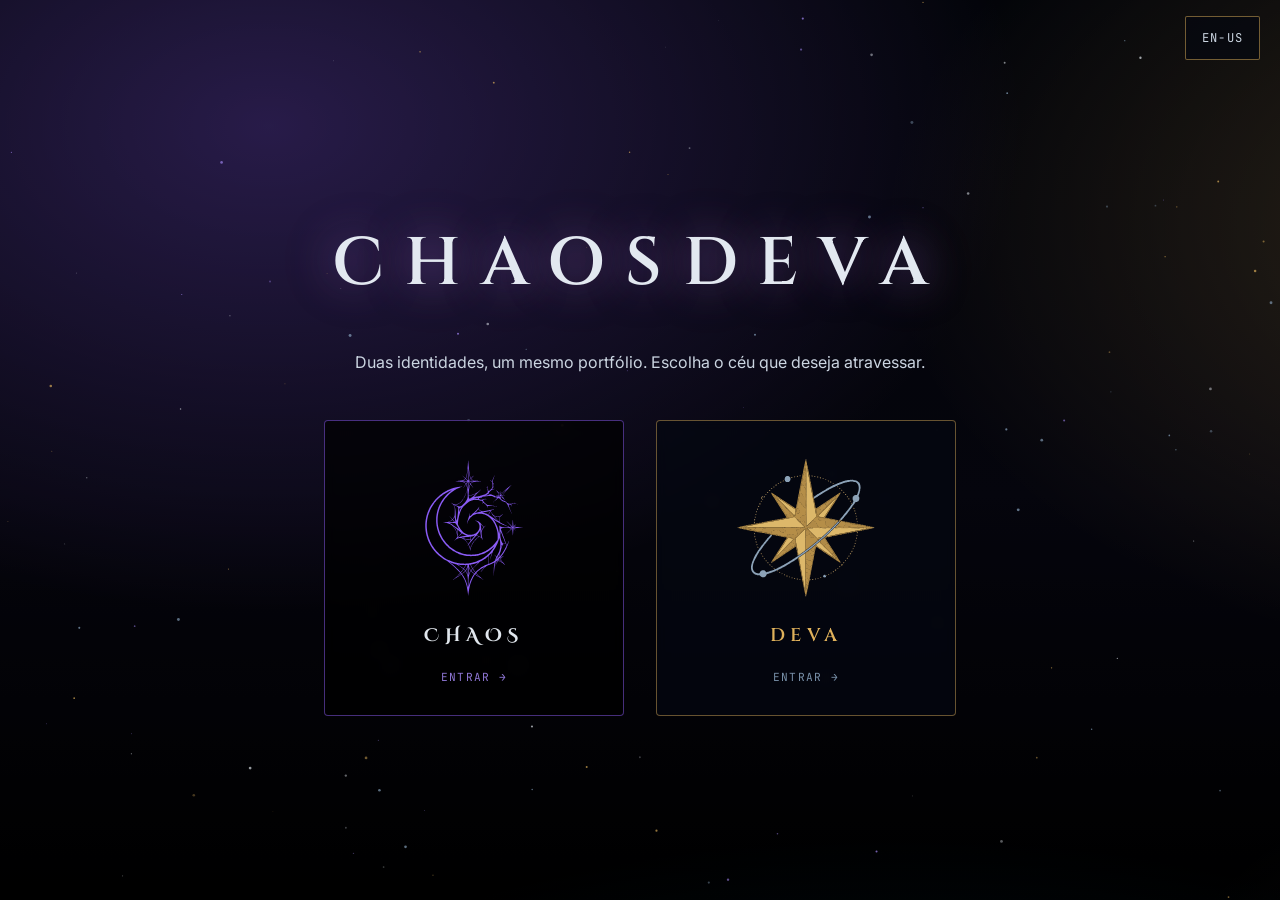
==== index.html @ 1d9eb244 "Commit v1.0" ====
<!doctype html>
<html lang="pt-BR">
<head>
<meta charset="utf-8">
<meta name="viewport" content="width=device-width, initial-scale=1, viewport-fit=cover">
<meta name="color-scheme" content="dark">
<meta name="theme-color" content="#050811">
<title>ChaosDeva</title>
<meta name="description" content="Portfólio de Vitor Araújo em duas identidades: CHAOS e DEVA. / Portfolio in two identities: CHAOS and DEVA.">
<meta property="og:title" content="ChaosDeva">
<meta property="og:description" content="Portfólio de Vitor Araújo · CHAOS & DEVA">
<link id="fav" rel="icon" type="image/svg+xml" href="assets/deva-sigilo.svg">
<link rel="preconnect" href="https://fonts.googleapis.com">
<link rel="preconnect" href="https://fonts.gstatic.com" crossorigin>
<link rel="stylesheet" href="https://fonts.googleapis.com/css2?family=Cinzel+Decorative:wght@400;700&family=Cinzel:wght@400;600;700&family=Inter:wght@400;500;600&family=JetBrains+Mono:wght@400;500&display=swap">
<link rel="stylesheet" href="css/style.css">
</head>
<body class="mix">
<div class="celestial" aria-hidden="true"></div>
<canvas id="sky" aria-hidden="true"></canvas>
<div id="veil" aria-hidden="true"></div>
<div id="app"></div>
<noscript><p style="position:relative;z-index:2;color:#E2E8F0;text-align:center;padding:40px">Este portfólio requer JavaScript. / This portfolio requires JavaScript.</p></noscript>
<script src="js/content.js"></script>
<script src="js/app.js"></script>
</body>
</html>
---- css/style.css ----
/* ChaosDeva — tokens CHAOS (v1.2) e DEVA (v1.3) escopados por [data-theme] */
:root{
  --serif:'Cinzel',Georgia,serif; --deco:'Cinzel Decorative','Cinzel',Georgia,serif;
  --sans:'Inter',system-ui,-apple-system,'Segoe UI',sans-serif; --mono:'JetBrains Mono','Fira Code',ui-monospace,monospace;
  --ease:cubic-bezier(.4,0,.2,1);
}
[data-theme=chaos]{
  --bg:#000; --surface:#111418; --surface-2:#1A1F26; --text:#E0E6ED; --muted:#9AA3AD;
  --accent:#A78BFA; --accent-solid:#8B5CF6; --accent-2:#38A3D1;
  --border:rgba(139,92,246,.15); --border-hi:rgba(139,92,246,.5); --glow:0 0 15px rgba(139,92,246,.15);
  --h1:var(--deco); --h1-track:.2em; --h2-track:.15em; --btn-track:.12em; --dur:200ms; --focus:2px solid #A78BFA;
}
[data-theme=deva]{
  --bg:#050811; --surface:#0B111E; --surface-2:#0F172A; --text:#E2E8F0; --muted:#94A3B8;
  --accent:#DFB15B; --accent-solid:#DFB15B; --accent-2:#8DA9C4;
  --border:rgba(223,177,91,.2); --border-hi:#DFB15B; --glow:0 0 15px rgba(223,177,91,.15);
  --h1:var(--serif); --h1-track:.2em; --h2-track:.15em; --btn-track:.15em; --dur:300ms; --focus:2px solid #DFB15B;
}
*{box-sizing:border-box}
html{scroll-behavior:smooth;color-scheme:dark}
body{margin:0;min-height:100vh;background:#000;color:#E0E6ED;font-family:var(--sans);line-height:1.6;-webkit-font-smoothing:antialiased}
body[data-theme]{background:var(--bg);color:var(--text)}
img{max-width:100%;display:block}
a{color:var(--accent);text-underline-offset:3px;transition:color var(--dur)}
:focus-visible{outline:var(--focus,2px solid #A78BFA);outline-offset:3px}
::selection{background:rgba(139,92,246,.35)}

/* Céu celestial: mistura das duas paletas */
#sky{position:fixed;inset:0;z-index:0;pointer-events:none}
.celestial{position:fixed;inset:0;z-index:-1;
  background:
   radial-gradient(ellipse 60% 55% at 15% 10%,rgba(139,92,246,.50),transparent 70%),
   radial-gradient(ellipse 55% 50% at 88% 18%,rgba(223,177,91,.36),transparent 70%),
   radial-gradient(ellipse 70% 55% at 50% 105%,rgba(3,105,161,.45),transparent 70%),
   radial-gradient(ellipse 45% 40% at 95% 85%,rgba(141,169,196,.22),transparent 70%),
   linear-gradient(180deg,#050811 0%,#0a0a18 55%,#000 100%);
  background-size:140% 140%,140% 140%,140% 140%,140% 140%,100% 100%;
  animation:drift 40s ease-in-out infinite alternate}
@keyframes drift{from{background-position:0 0,100% 0,50% 100%,100% 100%,0 0}to{background-position:30% 20%,70% 30%,40% 80%,80% 70%,0 0}}
/* Nas versões, o céu fica sutil sobre o fundo da marca */
body[data-theme] .celestial{opacity:.22}
body[data-theme=chaos] .celestial{opacity:.14}
body.mix .celestial{opacity:.55}

/* Véu de transição */
#veil{position:fixed;inset:0;z-index:900;pointer-events:none;opacity:0;transition:opacity .38s var(--ease);
  background:linear-gradient(135deg,rgba(139,92,246,.9),rgba(5,8,17,.96) 50%,rgba(223,177,91,.85))}
#veil.on{opacity:1;pointer-events:all}

#app{position:relative;z-index:1;min-height:100vh;display:flex;flex-direction:column}
main{flex:1;width:100%;max-width:1120px;margin:0 auto;padding:clamp(24px,5vw,64px) 20px 80px;transition:opacity .28s var(--ease),transform .28s var(--ease)}
main.out{opacity:0;transform:translateY(8px)}
main.in{animation:enter .55s var(--ease) both}
@keyframes enter{from{opacity:0;transform:translateY(14px)}to{opacity:1;transform:none}}

/* Topo */
.top{position:sticky;top:0;z-index:100;display:flex;align-items:center;gap:16px;flex-wrap:wrap;padding:10px 20px;
  background:color-mix(in srgb,var(--bg) 82%,transparent);backdrop-filter:blur(10px);border-bottom:1px solid var(--border)}
.brand{display:flex;align-items:center;gap:10px;color:var(--text);text-decoration:none;font-family:var(--serif);letter-spacing:.22em;font-weight:600;font-size:.95rem}
.brand img{height:34px;width:auto}
nav{display:flex;gap:4px;flex:1;flex-wrap:wrap}
nav a{padding:8px 14px;text-decoration:none;color:var(--muted);font-family:var(--mono);font-size:.78rem;letter-spacing:.12em;text-transform:uppercase;border-bottom:1px solid transparent;min-height:44px;display:inline-flex;align-items:center}
nav a:hover{color:var(--text)}
nav a[aria-current=page]{color:var(--accent);border-bottom-color:var(--accent)}
.ctl{display:flex;gap:8px;margin-left:auto}
.pill{font-family:var(--mono);font-size:.76rem;letter-spacing:.1em;text-transform:uppercase;color:var(--accent-2);background:var(--surface-2);
  border:1px solid var(--border-hi);border-radius:2px;min-height:44px;padding:.5rem 1rem;cursor:pointer;transition:all var(--dur) var(--ease)}
.pill:hover{box-shadow:var(--glow);color:var(--text)}
.pill.switch{color:var(--accent);display:inline-flex;align-items:center;gap:8px}
.pill.switch i{font-style:normal;transition:transform .5s var(--ease)}
.pill.switch:hover i{transform:rotate(180deg)}

/* Tipografia */
h1,h2,h3{margin:0 0 .6em;font-weight:600}
h1{font-family:var(--h1);text-transform:uppercase;letter-spacing:var(--h1-track);font-size:clamp(1.7rem,4.8vw,2.9rem);line-height:1.2;color:var(--text)}
[data-theme=deva] h1{color:#DFB15B}
h2{font-family:var(--serif);text-transform:uppercase;letter-spacing:var(--h2-track);font-size:clamp(1.15rem,3vw,1.5rem);padding-bottom:.4em;border-bottom:1px solid var(--border)}
[data-theme=deva] h2{color:#DFB15B}
h3{font-family:var(--mono);text-transform:uppercase;letter-spacing:.12em;font-size:.8rem;font-weight:500;color:var(--accent-2)}
p{max-width:68ch}.muted{color:var(--muted)}
.mono{font-family:var(--mono);font-size:.75rem;letter-spacing:.1em;text-transform:uppercase;color:var(--muted)}

/* Botões */
.btn{display:inline-flex;align-items:center;gap:10px;min-height:44px;padding:.7rem 1.5rem;border-radius:2px;cursor:pointer;text-decoration:none;
  font-family:var(--serif);font-weight:700;font-size:.85rem;text-transform:uppercase;letter-spacing:var(--btn-track);transition:all var(--dur) var(--ease)}
.btn.primary{color:var(--bg);background:var(--accent-solid);border:1px solid var(--accent-solid)}
[data-theme=chaos] .btn.primary{color:#000}
.btn.primary:hover{box-shadow:var(--glow),0 0 22px color-mix(in srgb,var(--accent-solid) 35%,transparent);filter:brightness(1.1)}
.btn.ghost{color:var(--accent);border:1px solid var(--accent-solid);background:transparent}
.btn.ghost:hover{background:color-mix(in srgb,var(--accent-solid) 14%,transparent);box-shadow:var(--glow)}

/* Hero */
.hero{display:grid;grid-template-columns:1.3fr 1fr;gap:clamp(24px,5vw,64px);align-items:center;min-height:62vh}
.hero .role{font-family:var(--mono);font-size:.8rem;letter-spacing:.2em;text-transform:uppercase;color:var(--accent-2)}
.hero .lead{font-size:1.1rem;color:var(--muted)}
.hero .actions{display:flex;gap:12px;flex-wrap:wrap;margin-top:28px}
.emblem{position:relative;display:grid;place-items:center}
.emblem::before{content:"";position:absolute;inset:-12%;border-radius:50%;background:radial-gradient(circle,color-mix(in srgb,var(--accent-solid) 20%,transparent),transparent 65%)}
.emblem img{position:relative;max-height:min(58vh,460px);width:auto;animation:enter 1.4s var(--ease) both}
[data-theme=deva] .emblem img{max-width:min(100%,420px)}
.tagline{font-family:var(--serif);font-style:normal;letter-spacing:.06em;color:var(--text);border-left:2px solid var(--accent-solid);padding-left:16px;margin:28px 0 0;max-width:46ch}

/* Divisores */
.div{margin:clamp(32px,6vw,64px) 0;text-align:center;color:var(--accent-2)}
[data-theme=deva] .div,.div.deva{font-family:var(--mono);letter-spacing:.3em;font-size:.8rem}
[data-theme=chaos] .div{height:1px;background:linear-gradient(90deg,transparent,var(--border-hi),transparent);font-size:0}

/* Cards */
.grid{display:grid;grid-template-columns:repeat(auto-fit,minmax(260px,1fr));gap:20px}
.card{background:var(--surface);border:1px solid var(--border);border-radius:4px;padding:1.5rem;transition:all var(--dur) var(--ease);box-shadow:0 0 12px rgba(0,0,0,.2)}
.card:hover{border-color:var(--border-hi);box-shadow:var(--glow);background:var(--surface-2);transform:translateY(-3px)}
.card h3.t{font-family:var(--serif);font-size:1.05rem;letter-spacing:.1em;color:var(--accent);margin-bottom:.4rem}
.tags{display:flex;gap:8px;flex-wrap:wrap;margin:14px 0 0}
.tag{font-family:var(--mono);font-size:.7rem;letter-spacing:.1em;text-transform:uppercase;padding:4px 8px;border-radius:2px;border:1px solid var(--border);background:var(--surface-2);color:var(--accent-2)}
.tag.state{display:inline-flex;gap:6px;align-items:center}.tag.state::before{content:"";width:5px;height:5px;border-radius:50%;background:currentColor}
[data-theme=deva] .tag.state{color:#7FC4A0;border-color:#7FC4A0}
[data-theme=chaos] .tag.state{color:#38A3D1;border-color:#38A3D1}
.tag.draft{border-style:dashed;color:var(--muted)}
.card a.more{font-family:var(--mono);font-size:.75rem;letter-spacing:.1em;text-transform:uppercase;display:inline-block;margin-top:14px}

/* Sobre */
.about{display:grid;grid-template-columns:1fr 1fr;gap:clamp(20px,4vw,48px)}
.links{list-style:none;padding:0;margin:0;display:grid;gap:10px}
.links a{display:flex;justify-content:space-between;gap:12px;padding:14px 16px;border:1px solid var(--border);background:var(--surface);border-radius:2px;text-decoration:none;color:var(--text)}
.links a:hover{border-color:var(--border-hi);box-shadow:var(--glow);color:var(--accent)}
.links span{font-family:var(--mono);font-size:.75rem;color:var(--muted);letter-spacing:.08em;word-break:break-all;text-align:right}

/* Marcas (área comum) */
.pair{display:grid;grid-template-columns:1fr 1fr;gap:24px;margin-top:32px}
.panel{background:var(--bg);color:var(--text);border:1px solid var(--border);border-radius:4px;padding:clamp(20px,3vw,36px);position:relative;overflow:hidden;transition:all .4s var(--ease)}
.panel:hover{border-color:var(--border-hi);box-shadow:var(--glow)}
.panel .logo{height:96px;margin-bottom:20px}.panel .logo img{height:100%;width:auto}
.panel h2{border:0;padding:0;color:var(--accent);font-family:var(--serif)}
.panel[data-theme=chaos] h2{font-family:var(--deco)}
.sw{display:flex;gap:8px;margin-top:18px;flex-wrap:wrap}
.sw b{width:34px;height:34px;border-radius:2px;border:1px solid rgba(255,255,255,.15);display:block}
.sw small{display:block;font:.62rem var(--mono);color:var(--muted);margin-top:4px;letter-spacing:.06em}
.sw div{text-align:left}
.note{margin-top:32px;padding:16px 20px;border:1px dashed var(--border-hi);color:var(--muted);font-size:.92rem;border-radius:2px}

/* Rodapé */
footer{position:relative;z-index:1;border-top:1px solid var(--border);padding:28px 20px;text-align:center;font-family:var(--mono);font-size:.72rem;letter-spacing:.1em;text-transform:uppercase;color:var(--muted)}
footer a{color:var(--muted)}footer a:hover{color:var(--accent)}

/* Portal */
.gate{min-height:100vh;display:flex;flex-direction:column;align-items:center;justify-content:center;gap:clamp(24px,5vh,48px);padding:80px 20px 40px;text-align:center;position:relative;z-index:1}
.gate .lang{position:absolute;top:16px;right:20px}
.gate h1{font-family:var(--serif);color:#E2E8F0;letter-spacing:.3em;font-size:clamp(2rem,7vw,4.2rem);margin:0;text-shadow:0 0 40px rgba(139,92,246,.5),0 0 60px rgba(223,177,91,.3);animation:enter 1.1s var(--ease) both}
.gate p{color:#CBD5E1;margin:0 auto;animation:enter 1.1s .15s var(--ease) both}
.choices{display:grid;grid-template-columns:repeat(2,minmax(0,300px));gap:clamp(16px,3vw,32px);width:100%;justify-content:center}
.choice{display:flex;flex-direction:column;align-items:center;gap:18px;padding:32px 20px 28px;cursor:pointer;border-radius:4px;border:1px solid;
  backdrop-filter:blur(6px);transition:all .4s var(--ease);animation:enter 1.1s .3s var(--ease) both;font:inherit}
.choice img{height:150px;width:auto;transition:transform .6s var(--ease)}
.choice b{font-size:1.15rem;font-weight:600;letter-spacing:.3em;text-transform:uppercase}
.choice small{font-family:var(--mono);font-size:.7rem;letter-spacing:.12em;text-transform:uppercase;opacity:.85}
.choice:hover img{transform:scale(1.06)}
.choice.chaos{background:rgba(0,0,0,.72);border-color:rgba(139,92,246,.5);color:#E0E6ED}
.choice.chaos b{font-family:var(--deco)}.choice.chaos small{color:#A78BFA}
.choice.chaos:hover{border-color:#8B5CF6;background:rgba(17,20,24,.85);box-shadow:0 0 40px rgba(139,92,246,.45);transform:translateY(-6px)}
.choice.deva{background:rgba(5,8,17,.72);border-color:rgba(223,177,91,.45);color:#E2E8F0}
.choice.deva b{font-family:var(--serif);color:#DFB15B}.choice.deva small{color:#8DA9C4}
.choice.deva:hover{border-color:#DFB15B;background:rgba(11,17,30,.85);box-shadow:0 0 40px rgba(223,177,91,.4);transform:translateY(-6px)}
.gate .about-link{color:#CBD5E1;font-family:var(--mono);font-size:.75rem;letter-spacing:.12em;text-transform:uppercase}
.gate .about-link:hover{color:#fff}

@media (max-width:860px){.hero,.about,.pair{grid-template-columns:1fr}.hero{min-height:0}.emblem{order:-1}.emblem img{max-height:260px}.ctl{margin-left:0}}
@media (max-width:600px){.choices{grid-template-columns:1fr;max-width:320px}.choice img{height:110px}nav a{padding:8px 10px}.brand span{display:none}}
@media (prefers-reduced-motion:reduce){*,*::before,*::after{animation:none!important;transition-duration:.01ms!important;scroll-behavior:auto!important}}
body:not([data-theme]){--surface-2:rgba(5,8,17,.7);--border-hi:rgba(223,177,91,.5);--accent-2:#CBD5E1;--dur:300ms;--glow:0 0 15px rgba(223,177,91,.2);--accent:#DFB15B}
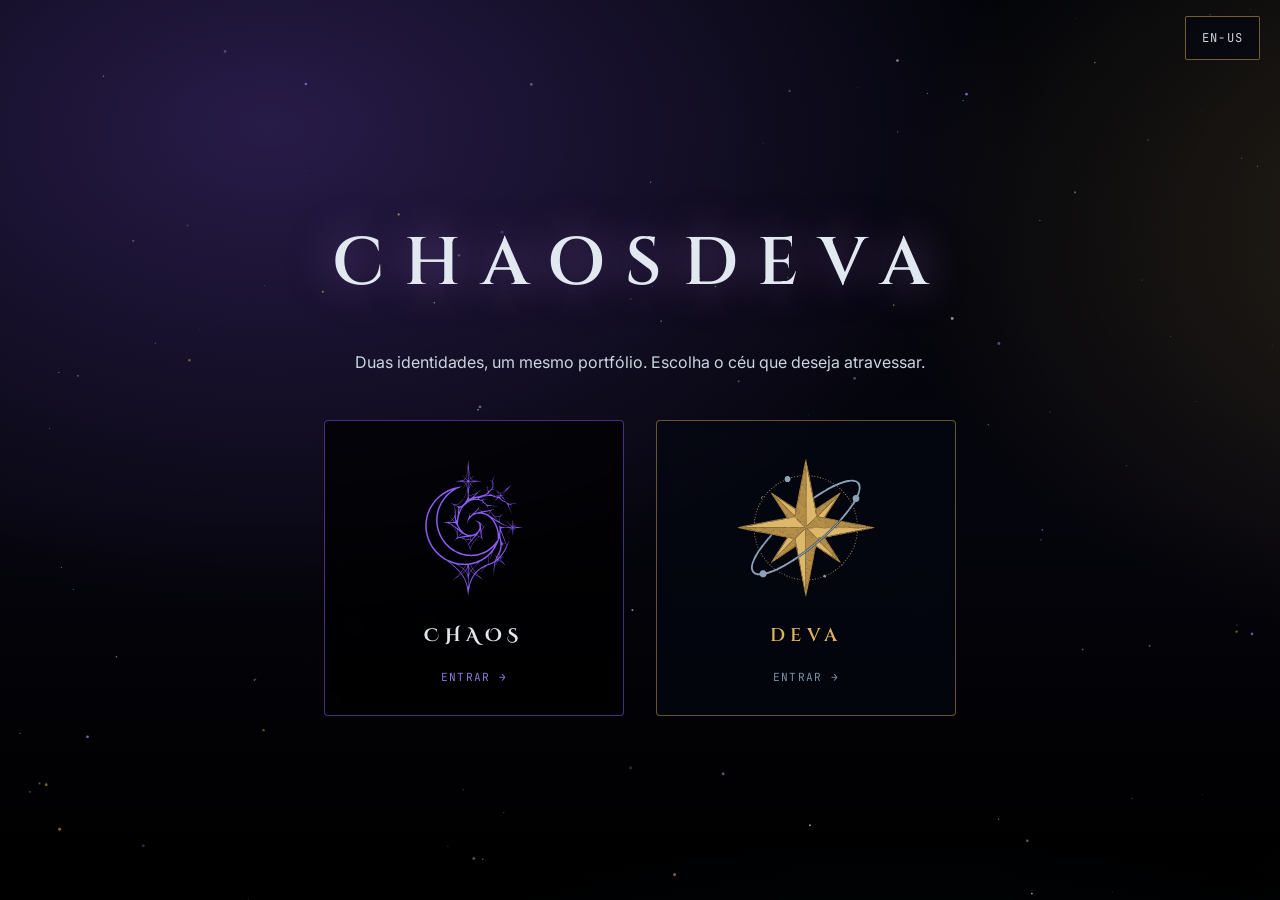
==== commit 0bba72dd: "Commit v1.1" ====
--- a/index.html
+++ b/index.html
@@ -8,8 +8,12 @@
 <title>ChaosDeva</title>
 <meta name="description" content="Portfólio de Vitor Araújo em duas identidades: CHAOS e DEVA. / Portfolio in two identities: CHAOS and DEVA.">
 <meta property="og:title" content="ChaosDeva">
+<meta property="og:image" content="assets/icons/cd-512.png">
 <meta property="og:description" content="Portfólio de Vitor Araújo · CHAOS & DEVA">
-<link id="fav" rel="icon" type="image/svg+xml" href="assets/deva-sigilo.svg">
+<link rel="icon" href="assets/icons/favicon.ico" sizes="any">
+<link rel="icon" type="image/png" sizes="32x32" href="assets/icons/cd-32.png">
+<link rel="icon" type="image/png" sizes="192x192" href="assets/icons/cd-192.png">
+<link rel="apple-touch-icon" href="assets/icons/cd-180.png">
 <link rel="preconnect" href="https://fonts.googleapis.com">
 <link rel="preconnect" href="https://fonts.gstatic.com" crossorigin>
 <link rel="stylesheet" href="https://fonts.googleapis.com/css2?family=Cinzel+Decorative:wght@400;700&family=Cinzel:wght@400;600;700&family=Inter:wght@400;500;600&family=JetBrains+Mono:wght@400;500&display=swap">
--- a/css/style.css
+++ b/css/style.css
@@ -167,3 +167,13 @@
 @media (max-width:600px){.choices{grid-template-columns:1fr;max-width:320px}.choice img{height:110px}nav a{padding:8px 10px}.brand span{display:none}}
 @media (prefers-reduced-motion:reduce){*,*::before,*::after{animation:none!important;transition-duration:.01ms!important;scroll-behavior:auto!important}}
 body:not([data-theme]){--surface-2:rgba(5,8,17,.7);--border-hi:rgba(223,177,91,.5);--accent-2:#CBD5E1;--dur:300ms;--glow:0 0 15px rgba(223,177,91,.2);--accent:#DFB15B}
+
+/* Topo: switch e idioma sempre no canto superior direito */
+.top{justify-content:flex-start}.brand{order:1}nav{order:2}.ctl{order:3;margin-left:auto}
+@media (max-width:860px){.brand{margin-right:auto}nav{order:4;flex:0 0 100%;overflow-x:auto;flex-wrap:nowrap}.ctl{margin-left:0}}
+@media (max-width:420px){.pill{padding:.5rem .7rem;font-size:.7rem}}
+/* Perfil (Sobre) */
+.plain{margin:0;padding-left:1.1rem;color:var(--muted)}.plain li{margin:.25rem 0}
+.tl{padding:12px 0 12px 16px;border-left:1px solid var(--border-hi);position:relative}
+.tl::before{content:"";position:absolute;left:-3px;top:20px;width:5px;height:5px;border-radius:50%;background:var(--accent)}
+.tl .mono{display:block;margin-top:2px}.tl p{margin:.3rem 0 0}
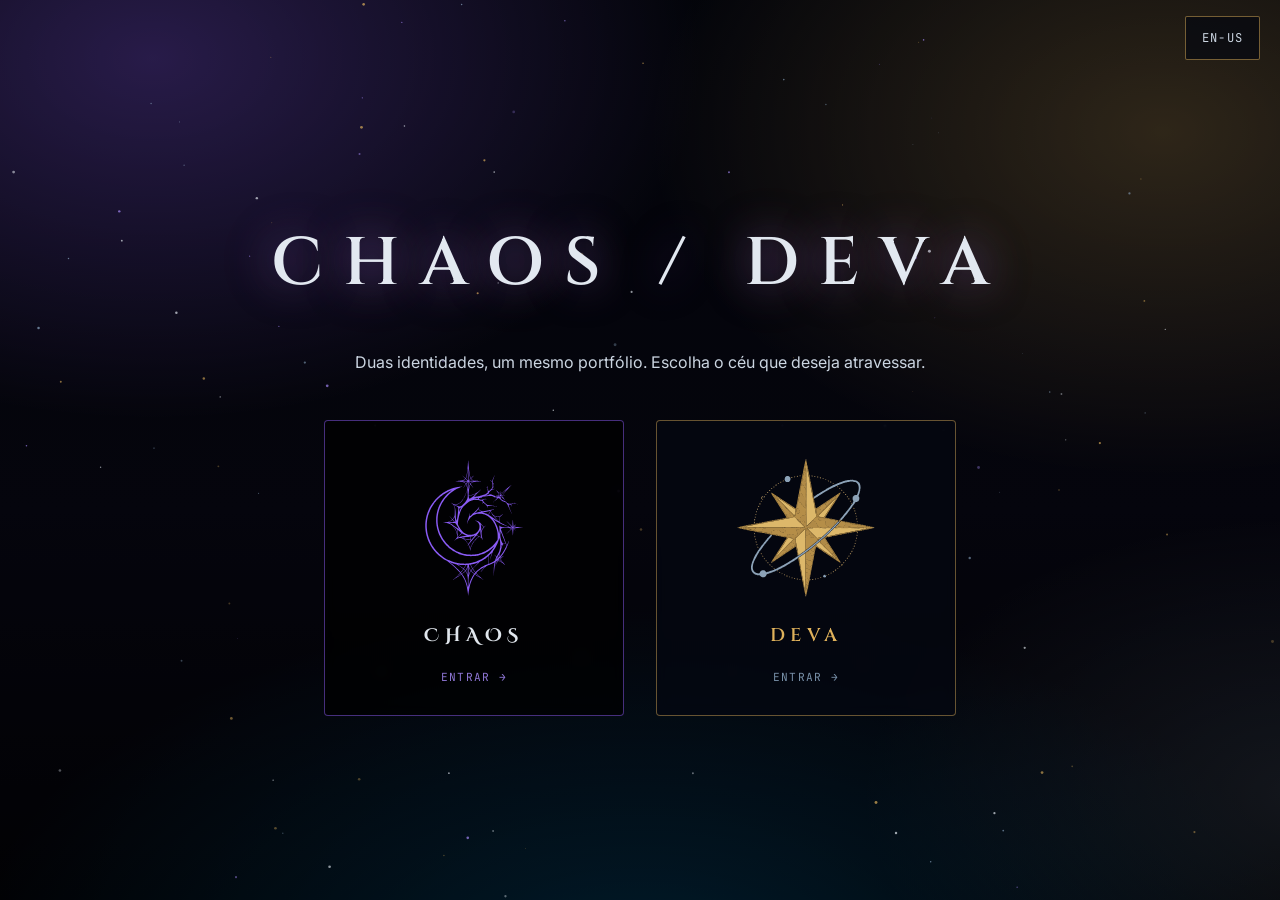
==== commit 863fa163: "Commit v1.2" ====
--- a/index.html
+++ b/index.html
@@ -5,10 +5,13 @@
 <meta name="viewport" content="width=device-width, initial-scale=1, viewport-fit=cover">
 <meta name="color-scheme" content="dark">
 <meta name="theme-color" content="#050811">
-<title>ChaosDeva</title>
+<title>CHAOS / DEVA</title>
 <meta name="description" content="Portfólio de Vitor Araújo em duas identidades: CHAOS e DEVA. / Portfolio in two identities: CHAOS and DEVA.">
-<meta property="og:title" content="ChaosDeva">
-<meta property="og:image" content="assets/icons/cd-512.png">
+<meta property="og:title" content="CHAOS / DEVA">
+<meta property="og:type" content="website">
+<meta property="og:url" content="https://jvitoraraujo.github.io/chaosdeva/">
+<link rel="canonical" href="https://jvitoraraujo.github.io/chaosdeva/">
+<meta property="og:image" content="https://jvitoraraujo.github.io/chaosdeva/assets/icons/cd-512.png">
 <meta property="og:description" content="Portfólio de Vitor Araújo · CHAOS & DEVA">
 <link rel="icon" href="assets/icons/favicon.ico" sizes="any">
 <link rel="icon" type="image/png" sizes="32x32" href="assets/icons/cd-32.png">
--- a/css/style.css
+++ b/css/style.css
@@ -27,16 +27,15 @@
 
 /* Céu celestial: mistura das duas paletas */
 #sky{position:fixed;inset:0;z-index:0;pointer-events:none}
-.celestial{position:fixed;inset:0;z-index:-1;
+.celestial{position:fixed;inset:-18%;z-index:-1;will-change:transform;
   background:
-   radial-gradient(ellipse 60% 55% at 15% 10%,rgba(139,92,246,.50),transparent 70%),
-   radial-gradient(ellipse 55% 50% at 88% 18%,rgba(223,177,91,.36),transparent 70%),
-   radial-gradient(ellipse 70% 55% at 50% 105%,rgba(3,105,161,.45),transparent 70%),
-   radial-gradient(ellipse 45% 40% at 95% 85%,rgba(141,169,196,.22),transparent 70%),
+   radial-gradient(ellipse 45% 42% at 22% 18%,rgba(139,92,246,.50),transparent 70%),
+   radial-gradient(ellipse 42% 40% at 80% 24%,rgba(223,177,91,.36),transparent 70%),
+   radial-gradient(ellipse 55% 42% at 50% 92%,rgba(3,105,161,.45),transparent 70%),
+   radial-gradient(ellipse 36% 32% at 88% 78%,rgba(141,169,196,.22),transparent 70%),
    linear-gradient(180deg,#050811 0%,#0a0a18 55%,#000 100%);
-  background-size:140% 140%,140% 140%,140% 140%,140% 140%,100% 100%;
   animation:drift 40s ease-in-out infinite alternate}
-@keyframes drift{from{background-position:0 0,100% 0,50% 100%,100% 100%,0 0}to{background-position:30% 20%,70% 30%,40% 80%,80% 70%,0 0}}
+@keyframes drift{from{transform:translate3d(-3%,-2%,0) rotate(-1.5deg)}to{transform:translate3d(3%,2%,0) rotate(1.5deg)}}
 /* Nas versões, o céu fica sutil sobre o fundo da marca */
 body[data-theme] .celestial{opacity:.22}
 body[data-theme=chaos] .celestial{opacity:.14}
@@ -165,7 +164,7 @@
 
 @media (max-width:860px){.hero,.about,.pair{grid-template-columns:1fr}.hero{min-height:0}.emblem{order:-1}.emblem img{max-height:260px}.ctl{margin-left:0}}
 @media (max-width:600px){.choices{grid-template-columns:1fr;max-width:320px}.choice img{height:110px}nav a{padding:8px 10px}.brand span{display:none}}
-@media (prefers-reduced-motion:reduce){*,*::before,*::after{animation:none!important;transition-duration:.01ms!important;scroll-behavior:auto!important}}
+@media (prefers-reduced-motion:reduce){main.out{opacity:1!important;transform:none!important}*,*::before,*::after{animation:none!important;transition-duration:.01ms!important;scroll-behavior:auto!important}}
 body:not([data-theme]){--surface-2:rgba(5,8,17,.7);--border-hi:rgba(223,177,91,.5);--accent-2:#CBD5E1;--dur:300ms;--glow:0 0 15px rgba(223,177,91,.2);--accent:#DFB15B}
 
 /* Topo: switch e idioma sempre no canto superior direito */
@@ -177,3 +176,6 @@
 .tl{padding:12px 0 12px 16px;border-left:1px solid var(--border-hi);position:relative}
 .tl::before{content:"";position:absolute;left:-3px;top:20px;width:5px;height:5px;border-radius:50%;background:var(--accent)}
 .tl .mono{display:block;margin-top:2px}.tl p{margin:.3rem 0 0}
+
+main:focus{outline:none}
+@media (max-width:480px){.gate h1{letter-spacing:.16em;font-size:clamp(1.5rem,8vw,2rem)}.gate{padding-top:72px}}
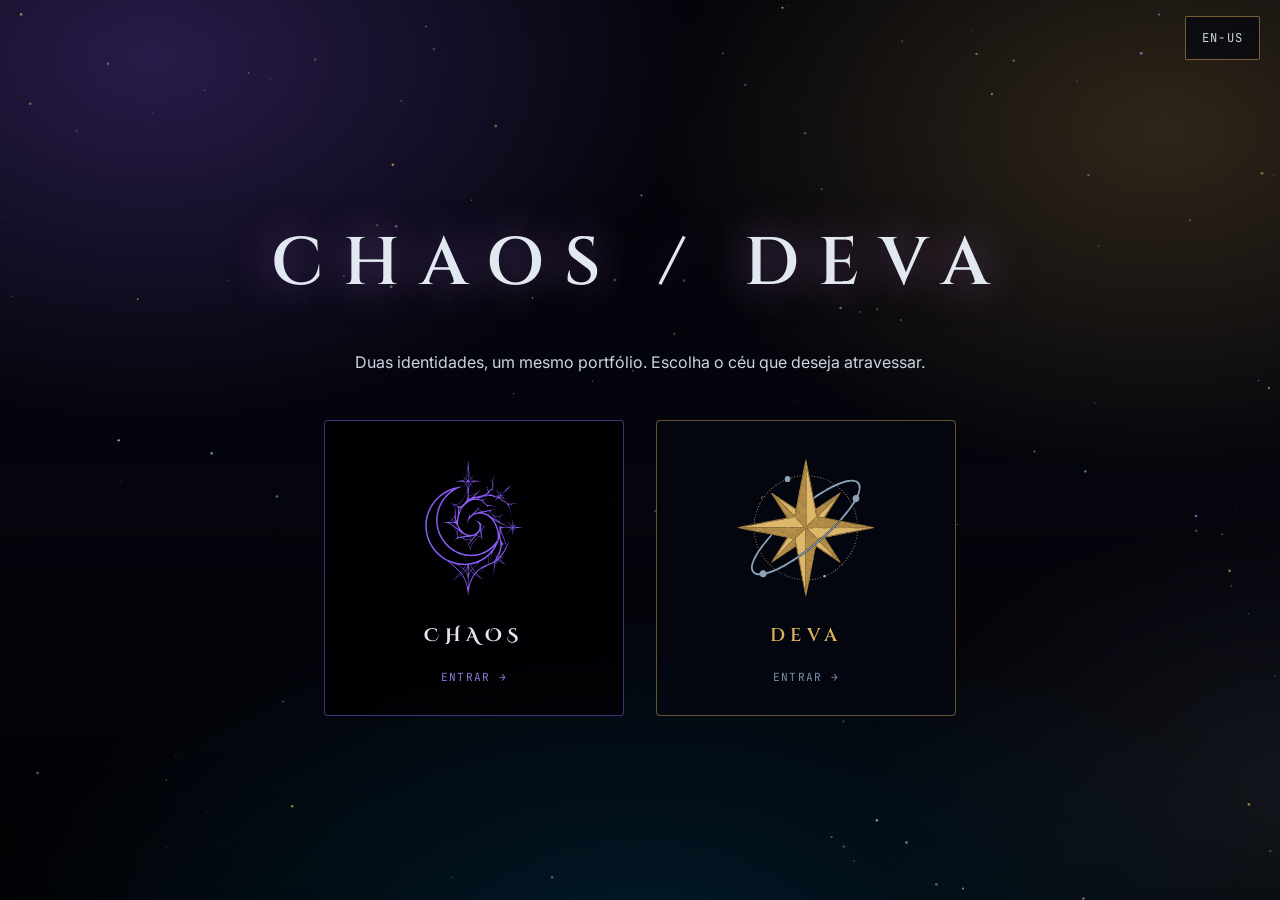
==== commit fcc5d2ff: "Revised" ====
--- a/index.html
+++ b/index.html
@@ -12,7 +12,7 @@
 <meta property="og:url" content="https://jvitoraraujo.github.io/chaosdeva/">
 <link rel="canonical" href="https://jvitoraraujo.github.io/chaosdeva/">
 <meta property="og:image" content="https://jvitoraraujo.github.io/chaosdeva/assets/icons/cd-512.png">
-<meta property="og:description" content="Portfólio de Vitor Araújo · CHAOS & DEVA">
+<meta property="og:description" content="Portfólio de Vitor Araújo · CHAOS &amp; DEVA">
 <link rel="icon" href="assets/icons/favicon.ico" sizes="any">
 <link rel="icon" type="image/png" sizes="32x32" href="assets/icons/cd-32.png">
 <link rel="icon" type="image/png" sizes="192x192" href="assets/icons/cd-192.png">
--- a/css/style.css
+++ b/css/style.css
@@ -92,7 +92,6 @@
 .hero{display:grid;grid-template-columns:1.3fr 1fr;gap:clamp(24px,5vw,64px);align-items:center;min-height:62vh}
 .hero .role{font-family:var(--mono);font-size:.8rem;letter-spacing:.2em;text-transform:uppercase;color:var(--accent-2)}
 .hero .lead{font-size:1.1rem;color:var(--muted)}
-.hero .actions{display:flex;gap:12px;flex-wrap:wrap;margin-top:28px}
 .emblem{position:relative;display:grid;place-items:center}
 .emblem::before{content:"";position:absolute;inset:-12%;border-radius:50%;background:radial-gradient(circle,color-mix(in srgb,var(--accent-solid) 20%,transparent),transparent 65%)}
 .emblem img{position:relative;max-height:min(58vh,460px);width:auto;animation:enter 1.4s var(--ease) both}
@@ -135,7 +134,6 @@
 .sw b{width:34px;height:34px;border-radius:2px;border:1px solid rgba(255,255,255,.15);display:block}
 .sw small{display:block;font:.62rem var(--mono);color:var(--muted);margin-top:4px;letter-spacing:.06em}
 .sw div{text-align:left}
-.note{margin-top:32px;padding:16px 20px;border:1px dashed var(--border-hi);color:var(--muted);font-size:.92rem;border-radius:2px}
 
 /* Rodapé */
 footer{position:relative;z-index:1;border-top:1px solid var(--border);padding:28px 20px;text-align:center;font-family:var(--mono);font-size:.72rem;letter-spacing:.1em;text-transform:uppercase;color:var(--muted)}
@@ -179,3 +177,37 @@
 
 main:focus{outline:none}
 @media (max-width:480px){.gate h1{letter-spacing:.16em;font-size:clamp(1.5rem,8vw,2rem)}.gate{padding-top:72px}}
+
+/* Terminal / Log na Home */
+.home-terminal {
+  margin-top: 28px;
+  padding: 16px 20px;
+  background: var(--surface-2);
+  border-left: 2px solid var(--accent-solid);
+  color: var(--muted);
+  font-size: 0.75rem;
+  line-height: 1.8;
+  border-radius: 0 4px 4px 0;
+  width: fit-content;
+  max-width: 100%;
+  overflow-wrap: anywhere;
+}
+
+/* Tags de Foco na Home */
+.home-tags {
+  margin-top: 24px;
+  display: flex;
+  align-items: center;
+  gap: 16px;
+  flex-wrap: wrap;
+}
+.home-tags .mono {
+  color: var(--accent-2);
+  font-weight: 600;
+}
+.home-tags .tags {
+  margin: 0;
+}
+
+/* Texto corrido justificado (hifenização automática pelo lang do <html> evita "rios" de espaço) */
+main p:not(.mono):not(.role):not(.tagline){text-align:justify;text-justify:inter-word;hyphens:auto;-webkit-hyphens:auto;hyphenate-limit-chars:10 5 4;overflow-wrap:break-word}
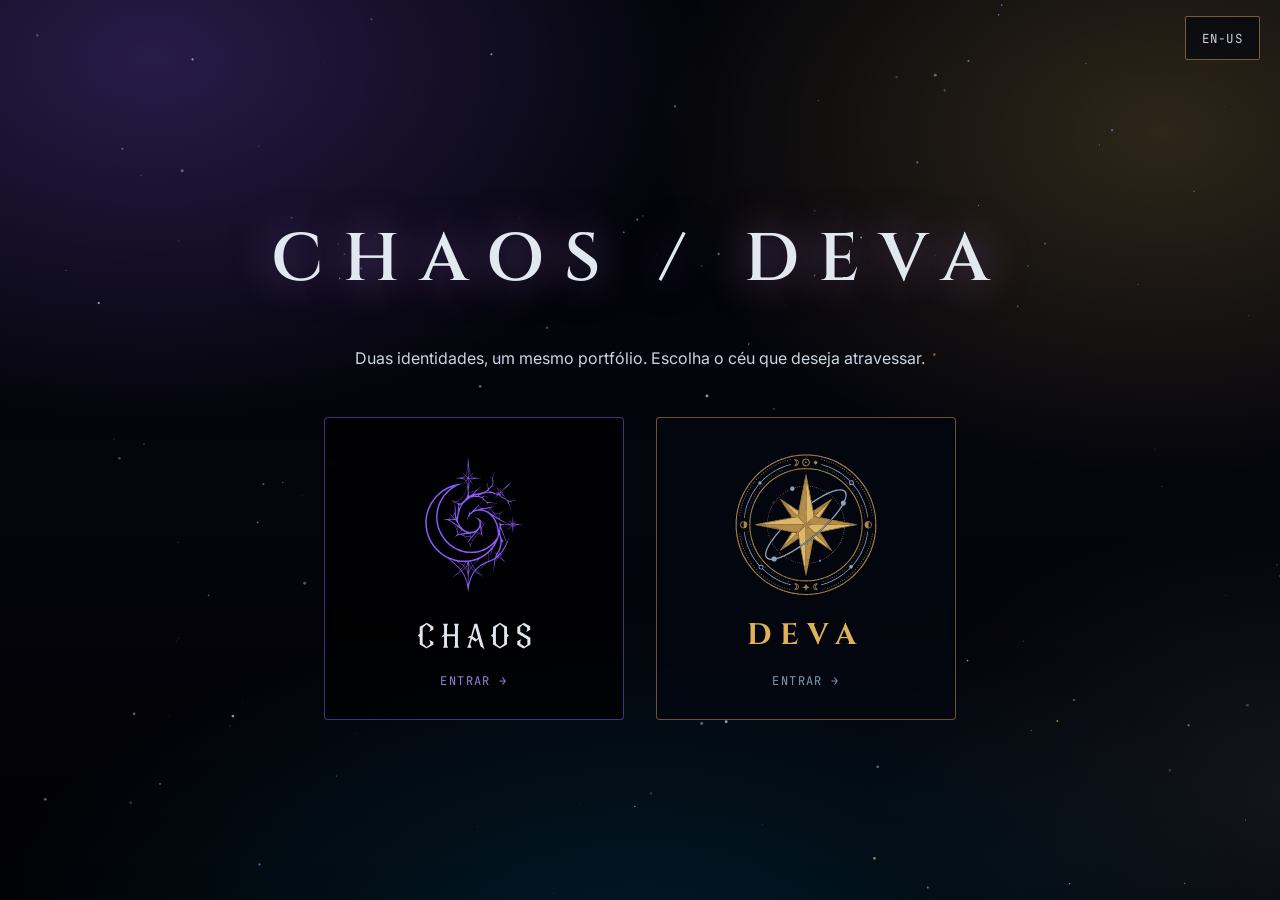
==== commit 26fe0c95: "v1.4" ====
--- a/index.html
+++ b/index.html
@@ -7,28 +7,44 @@
 <meta name="theme-color" content="#050811">
 <title>CHAOS / DEVA</title>
 <meta name="description" content="Portfólio de Vitor Araújo em duas identidades: CHAOS e DEVA. / Portfolio in two identities: CHAOS and DEVA.">
+<link rel="canonical" href="https://jvitoraraujo.github.io/chaosdeva/">
+<meta property="og:type" content="website">
+<meta property="og:site_name" content="CHAOS / DEVA">
 <meta property="og:title" content="CHAOS / DEVA">
-<meta property="og:type" content="website">
+<meta property="og:description" content="Portfólio de Vitor Araújo · CHAOS & DEVA">
 <meta property="og:url" content="https://jvitoraraujo.github.io/chaosdeva/">
-<link rel="canonical" href="https://jvitoraraujo.github.io/chaosdeva/">
-<meta property="og:image" content="https://jvitoraraujo.github.io/chaosdeva/assets/icons/cd-512.png">
-<meta property="og:description" content="Portfólio de Vitor Araújo · CHAOS &amp; DEVA">
+<meta property="og:locale" content="pt_BR">
+<meta property="og:locale:alternate" content="en_US">
+<meta property="og:image" content="https://jvitoraraujo.github.io/chaosdeva/assets/og-image.jpg">
+<meta property="og:image:width" content="1200">
+<meta property="og:image:height" content="630">
+<meta name="twitter:card" content="summary_large_image">
+<meta name="twitter:title" content="CHAOS / DEVA">
+<meta name="twitter:description" content="Portfólio de Vitor Araújo · CHAOS & DEVA">
+<meta name="twitter:image" content="https://jvitoraraujo.github.io/chaosdeva/assets/og-image.jpg">
 <link rel="icon" href="assets/icons/favicon.ico" sizes="any">
 <link rel="icon" type="image/png" sizes="32x32" href="assets/icons/cd-32.png">
 <link rel="icon" type="image/png" sizes="192x192" href="assets/icons/cd-192.png">
 <link rel="apple-touch-icon" href="assets/icons/cd-180.png">
+<link rel="manifest" href="manifest.webmanifest">
 <link rel="preconnect" href="https://fonts.googleapis.com">
 <link rel="preconnect" href="https://fonts.gstatic.com" crossorigin>
-<link rel="stylesheet" href="https://fonts.googleapis.com/css2?family=Cinzel+Decorative:wght@400;700&family=Cinzel:wght@400;600;700&family=Inter:wght@400;500;600&family=JetBrains+Mono:wght@400;500&display=swap">
+<!-- Fontes carregadas sem bloquear a renderização; só os pesos usados -->
+<link rel="preload" as="style" onload="this.onload=null;this.rel='stylesheet'" href="https://fonts.googleapis.com/css2?family=Cinzel:wght@600;700&family=Cinzel+Decorative:wght@700&family=Inter:wght@400;600&family=JetBrains+Mono:wght@400;500&display=swap">
+<noscript><link rel="stylesheet" href="https://fonts.googleapis.com/css2?family=Cinzel:wght@600;700&family=Cinzel+Decorative:wght@700&family=Inter:wght@400;600&family=JetBrains+Mono:wght@400;500&display=swap"></noscript>
 <link rel="stylesheet" href="css/style.css">
 </head>
 <body class="mix">
 <div class="celestial" aria-hidden="true"></div>
 <canvas id="sky" aria-hidden="true"></canvas>
 <div id="veil" aria-hidden="true"></div>
-<div id="app"></div>
-<noscript><p style="position:relative;z-index:2;color:#E2E8F0;text-align:center;padding:40px">Este portfólio requer JavaScript. / This portfolio requires JavaScript.</p></noscript>
+<!-- Conteúdo inicial estático (buscadores e quem está sem JavaScript); o app o substitui ao carregar -->
+<div id="app"><div class="boot"><h1>CHAOS / DEVA</h1>
+<p>Portfólio de Vitor Araújo · Software Architecture &amp; Digital Crafts</p>
+<p><a href="https://github.com/jvitoraraujo">GitHub</a> · <a href="https://www.linkedin.com/in/vitor-ara%C3%BAjo-55a98942b">LinkedIn</a></p>
+<noscript><p>Este portfólio requer JavaScript. / This portfolio requires JavaScript.</p></noscript></div></div>
 <script src="js/content.js"></script>
+<script src="js/rank.js"></script>
 <script src="js/app.js"></script>
 </body>
 </html>
--- a/css/style.css
+++ b/css/style.css
@@ -1,4 +1,4 @@
-/* ChaosDeva — tokens CHAOS (v1.2) e DEVA (v1.3) escopados por [data-theme] */
+/* CHAOS / DEVA — tokens CHAOS (v1.2) e DEVA (v1.3) escopados por [data-theme] */
 :root{
   --serif:'Cinzel',Georgia,serif; --deco:'Cinzel Decorative','Cinzel',Georgia,serif;
   --sans:'Inter',system-ui,-apple-system,'Segoe UI',sans-serif; --mono:'JetBrains Mono','Fira Code',ui-monospace,monospace;
@@ -16,17 +16,24 @@
   --border:rgba(223,177,91,.2); --border-hi:#DFB15B; --glow:0 0 15px rgba(223,177,91,.15);
   --h1:var(--serif); --h1-track:.2em; --h2-track:.15em; --btn-track:.15em; --dur:300ms; --focus:2px solid #DFB15B;
 }
+/* Portal (sem tema): tokens neutros para os controles */
+body:not([data-theme]){--surface-2:rgba(5,8,17,.7);--border-hi:rgba(223,177,91,.5);--accent-2:#CBD5E1;--dur:300ms;--glow:0 0 15px rgba(223,177,91,.2);--accent:#DFB15B}
+
 *{box-sizing:border-box}
 html{scroll-behavior:smooth;color-scheme:dark}
-body{margin:0;min-height:100vh;background:#000;color:#E0E6ED;font-family:var(--sans);line-height:1.6;-webkit-font-smoothing:antialiased}
+body{margin:0;min-height:100vh;min-height:100dvh;background:#000;color:#E0E6ED;font-family:var(--sans);line-height:1.6;-webkit-font-smoothing:antialiased}
 body[data-theme]{background:var(--bg);color:var(--text)}
-img{max-width:100%;display:block}
+img{max-width:100%;height:auto;display:block}
 a{color:var(--accent);text-underline-offset:3px;transition:color var(--dur)}
 :focus-visible{outline:var(--focus,2px solid #A78BFA);outline-offset:3px}
 ::selection{background:rgba(139,92,246,.35)}
+main:focus{outline:none}
+.skip{position:absolute;left:12px;top:-64px;z-index:1000;padding:10px 16px;border-radius:2px;background:var(--accent-solid);color:#000;
+  font:600 .8rem var(--mono);letter-spacing:.1em;text-transform:uppercase;text-decoration:none;transition:top .2s var(--ease)}
+.skip:focus{top:12px}
 
 /* Céu celestial: mistura das duas paletas */
-#sky{position:fixed;inset:0;z-index:0;pointer-events:none}
+#sky{position:fixed;inset:0;width:100%;height:100%;z-index:0;pointer-events:none}
 .celestial{position:fixed;inset:-18%;z-index:-1;will-change:transform;
   background:
    radial-gradient(ellipse 45% 42% at 22% 18%,rgba(139,92,246,.50),transparent 70%),
@@ -36,7 +43,7 @@
    linear-gradient(180deg,#050811 0%,#0a0a18 55%,#000 100%);
   animation:drift 40s ease-in-out infinite alternate}
 @keyframes drift{from{transform:translate3d(-3%,-2%,0) rotate(-1.5deg)}to{transform:translate3d(3%,2%,0) rotate(1.5deg)}}
-/* Nas versões, o céu fica sutil sobre o fundo da marca */
+@keyframes drift-m{from{transform:translate3d(-7%,-5%,0) rotate(-3deg) scale(1.05)}to{transform:translate3d(7%,5%,0) rotate(3deg) scale(1.15)}}
 body[data-theme] .celestial{opacity:.22}
 body[data-theme=chaos] .celestial{opacity:.14}
 body.mix .celestial{opacity:.55}
@@ -46,101 +53,128 @@
   background:linear-gradient(135deg,rgba(139,92,246,.9),rgba(5,8,17,.96) 50%,rgba(223,177,91,.85))}
 #veil.on{opacity:1;pointer-events:all}
 
-#app{position:relative;z-index:1;min-height:100vh;display:flex;flex-direction:column}
+#app{position:relative;z-index:1;min-height:100vh;min-height:100dvh;display:flex;flex-direction:column}
+.boot{flex:1;display:grid;place-content:center;gap:12px;padding:24px;text-align:center;font-family:var(--serif);letter-spacing:.2em;color:#E2E8F0}
 main{flex:1;width:100%;max-width:1120px;margin:0 auto;padding:clamp(24px,5vw,64px) 20px 80px;transition:opacity .28s var(--ease),transform .28s var(--ease)}
 main.out{opacity:0;transform:translateY(8px)}
 main.in{animation:enter .55s var(--ease) both}
 @keyframes enter{from{opacity:0;transform:translateY(14px)}to{opacity:1;transform:none}}
-
-/* Topo */
+@keyframes fade{from{opacity:0}to{opacity:1}}
+/* Troca de idioma: só um fade suave, sem reanimar logos nem textos */
+[data-quiet] main.in{animation:fade .3s both}
+[data-quiet] main *,[data-quiet] .gate,[data-quiet] .gate *{animation:none!important}
+
+/* Topo: marca, menu e controles (switch + idioma sempre no canto superior direito) */
 .top{position:sticky;top:0;z-index:100;display:flex;align-items:center;gap:16px;flex-wrap:wrap;padding:10px 20px;
   background:color-mix(in srgb,var(--bg) 82%,transparent);backdrop-filter:blur(10px);border-bottom:1px solid var(--border)}
-.brand{display:flex;align-items:center;gap:10px;color:var(--text);text-decoration:none;font-family:var(--serif);letter-spacing:.22em;font-weight:600;font-size:.95rem}
+.brand{order:1;display:flex;align-items:center;gap:10px;color:var(--text);text-decoration:none;font-family:var(--serif);letter-spacing:.22em;font-weight:600;font-size:.95rem}
 .brand img{height:34px;width:auto}
-nav{display:flex;gap:4px;flex:1;flex-wrap:wrap}
+nav{order:2;display:flex;gap:4px;flex:1;flex-wrap:wrap}
 nav a{padding:8px 14px;text-decoration:none;color:var(--muted);font-family:var(--mono);font-size:.78rem;letter-spacing:.12em;text-transform:uppercase;border-bottom:1px solid transparent;min-height:44px;display:inline-flex;align-items:center}
 nav a:hover{color:var(--text)}
 nav a[aria-current=page]{color:var(--accent);border-bottom-color:var(--accent)}
-.ctl{display:flex;gap:8px;margin-left:auto}
-.pill{font-family:var(--mono);font-size:.76rem;letter-spacing:.1em;text-transform:uppercase;color:var(--accent-2);background:var(--surface-2);
+.ctl{order:3;display:flex;gap:8px;margin-left:auto}
+.pill{font-family:var(--mono);font-size:.78rem;letter-spacing:.1em;text-transform:uppercase;color:var(--accent-2);background:var(--surface-2);
   border:1px solid var(--border-hi);border-radius:2px;min-height:44px;padding:.5rem 1rem;cursor:pointer;transition:all var(--dur) var(--ease)}
 .pill:hover{box-shadow:var(--glow);color:var(--text)}
 .pill.switch{color:var(--accent);display:inline-flex;align-items:center;gap:8px}
 .pill.switch i{font-style:normal;transition:transform .5s var(--ease)}
 .pill.switch:hover i{transform:rotate(180deg)}
 
-/* Tipografia */
-h1,h2,h3{margin:0 0 .6em;font-weight:600}
+/* Tipografia (a hierarquia h1>h2>h3 é semântica; .as-h3 só dá a aparência de subtítulo) */
+h1,h2,h3,h4{margin:0 0 .6em;font-weight:600}
 h1{font-family:var(--h1);text-transform:uppercase;letter-spacing:var(--h1-track);font-size:clamp(1.7rem,4.8vw,2.9rem);line-height:1.2;color:var(--text)}
 [data-theme=deva] h1{color:#DFB15B}
 h2{font-family:var(--serif);text-transform:uppercase;letter-spacing:var(--h2-track);font-size:clamp(1.15rem,3vw,1.5rem);padding-bottom:.4em;border-bottom:1px solid var(--border)}
 [data-theme=deva] h2{color:#DFB15B}
-h3{font-family:var(--mono);text-transform:uppercase;letter-spacing:.12em;font-size:.8rem;font-weight:500;color:var(--accent-2)}
+h3,h4,.as-h3{font-family:var(--mono);text-transform:uppercase;letter-spacing:.12em;font-size:.8rem;font-weight:500;color:var(--accent-2)}
+h2.as-h3{padding:0;border:0}
+[data-theme] .as-h3{color:var(--accent-2)}
+.sec{margin-top:28px}
 p{max-width:68ch}.muted{color:var(--muted)}
 .mono{font-family:var(--mono);font-size:.75rem;letter-spacing:.1em;text-transform:uppercase;color:var(--muted)}
+.about p:not(.mono){text-align:justify;text-justify:inter-word;hyphens:auto;-webkit-hyphens:auto;overflow-wrap:break-word}
 
 /* Botões */
 .btn{display:inline-flex;align-items:center;gap:10px;min-height:44px;padding:.7rem 1.5rem;border-radius:2px;cursor:pointer;text-decoration:none;
   font-family:var(--serif);font-weight:700;font-size:.85rem;text-transform:uppercase;letter-spacing:var(--btn-track);transition:all var(--dur) var(--ease)}
-.btn.primary{color:var(--bg);background:var(--accent-solid);border:1px solid var(--accent-solid)}
-[data-theme=chaos] .btn.primary{color:#000}
-.btn.primary:hover{box-shadow:var(--glow),0 0 22px color-mix(in srgb,var(--accent-solid) 35%,transparent);filter:brightness(1.1)}
 .btn.ghost{color:var(--accent);border:1px solid var(--accent-solid);background:transparent}
 .btn.ghost:hover{background:color-mix(in srgb,var(--accent-solid) 14%,transparent);box-shadow:var(--glow)}
+.after{margin-top:28px}.blk{margin-top:32px}
 
 /* Hero */
 .hero{display:grid;grid-template-columns:1.3fr 1fr;gap:clamp(24px,5vw,64px);align-items:center;min-height:62vh}
 .hero .role{font-family:var(--mono);font-size:.8rem;letter-spacing:.2em;text-transform:uppercase;color:var(--accent-2)}
 .hero .lead{font-size:1.1rem;color:var(--muted)}
-.emblem{position:relative;display:grid;place-items:center}
-.emblem::before{content:"";position:absolute;inset:-12%;border-radius:50%;background:radial-gradient(circle,color-mix(in srgb,var(--accent-solid) 20%,transparent),transparent 65%)}
-.emblem img{position:relative;max-height:min(58vh,460px);width:auto;animation:enter 1.4s var(--ease) both}
-[data-theme=deva] .emblem img{max-width:min(100%,420px)}
-.tagline{font-family:var(--serif);font-style:normal;letter-spacing:.06em;color:var(--text);border-left:2px solid var(--accent-solid);padding-left:16px;margin:28px 0 0;max-width:46ch}
+.tagline{font-family:var(--serif);letter-spacing:.06em;color:var(--text);border-left:2px solid var(--accent-solid);padding-left:16px;margin:28px 0 0;max-width:46ch}
+.home-terminal{margin-top:28px;padding:16px 20px;background:var(--surface-2);border-left:2px solid var(--accent-solid);color:var(--muted);line-height:1.8;border-radius:0 4px 4px 0;width:fit-content;max-width:100%;overflow-wrap:anywhere}
+.home-tags{margin-top:24px;display:flex;align-items:center;gap:16px;flex-wrap:wrap}
+.home-tags .mono{color:var(--accent-2);font-weight:600}.home-tags .tags{margin:0}
+
+/* Logo da Home: mesma escala nas duas marcas, proporção sempre preservada, halo circular centrado */
+.emblem{position:relative;display:grid;place-items:center;width:100%}
+.emblem::before{content:"";position:absolute;left:50%;top:50%;aspect-ratio:1;transform:translate(-50%,-50%);pointer-events:none;
+  background:radial-gradient(circle closest-side,color-mix(in srgb,var(--accent-solid) 22%,transparent),transparent 100%)}
+[data-theme=chaos] .emblem::before{width:560px}
+[data-theme=deva] .emblem::before{width:480px}
+.emblem img{position:relative;width:auto;height:auto;max-width:100%;max-height:min(58vh,460px);animation:enter 1.4s var(--ease) both}
+[data-theme=deva] .emblem img{max-width:min(100%,340px)}
 
 /* Divisores */
 .div{margin:clamp(32px,6vw,64px) 0;text-align:center;color:var(--accent-2)}
-[data-theme=deva] .div,.div.deva{font-family:var(--mono);letter-spacing:.3em;font-size:.8rem}
+[data-theme=deva] .div{font-family:var(--mono);letter-spacing:.3em;font-size:.8rem}
 [data-theme=chaos] .div{height:1px;background:linear-gradient(90deg,transparent,var(--border-hi),transparent);font-size:0}
 
-/* Cards */
+/* Cards, tags e projetos */
 .grid{display:grid;grid-template-columns:repeat(auto-fit,minmax(260px,1fr));gap:20px}
 .card{background:var(--surface);border:1px solid var(--border);border-radius:4px;padding:1.5rem;transition:all var(--dur) var(--ease);box-shadow:0 0 12px rgba(0,0,0,.2)}
 .card:hover{border-color:var(--border-hi);box-shadow:var(--glow);background:var(--surface-2);transform:translateY(-3px)}
-.card h3.t{font-family:var(--serif);font-size:1.05rem;letter-spacing:.1em;color:var(--accent);margin-bottom:.4rem}
+.card h2.t,.card h3.t{font-family:var(--serif);font-size:1.05rem;letter-spacing:.1em;color:var(--accent);margin:0 0 .4rem;padding:0;border:0;text-transform:uppercase}
+.card .cover{width:100%;aspect-ratio:16/9;object-fit:cover;border-radius:2px;margin:0 0 14px}
+.card .meta{margin:12px 0 0}
+.card a.more{font-family:var(--mono);font-size:.78rem;letter-spacing:.1em;text-transform:uppercase;display:inline-block;margin-top:14px}
+.card a.more+a.more{margin-left:14px}
 .tags{display:flex;gap:8px;flex-wrap:wrap;margin:14px 0 0}
-.tag{font-family:var(--mono);font-size:.7rem;letter-spacing:.1em;text-transform:uppercase;padding:4px 8px;border-radius:2px;border:1px solid var(--border);background:var(--surface-2);color:var(--accent-2)}
-.tag.state{display:inline-flex;gap:6px;align-items:center}.tag.state::before{content:"";width:5px;height:5px;border-radius:50%;background:currentColor}
-[data-theme=deva] .tag.state{color:#7FC4A0;border-color:#7FC4A0}
-[data-theme=chaos] .tag.state{color:#38A3D1;border-color:#38A3D1}
-.tag.draft{border-style:dashed;color:var(--muted)}
-.card a.more{font-family:var(--mono);font-size:.75rem;letter-spacing:.1em;text-transform:uppercase;display:inline-block;margin-top:14px}
+.tag{font-family:var(--mono);font-size:.75rem;letter-spacing:.1em;text-transform:uppercase;padding:4px 8px;border-radius:2px;border:1px solid var(--border);background:var(--surface-2);color:var(--accent-2)}
 
 /* Sobre */
 .about{display:grid;grid-template-columns:1fr 1fr;gap:clamp(20px,4vw,48px)}
 .links{list-style:none;padding:0;margin:0;display:grid;gap:10px}
 .links a{display:flex;justify-content:space-between;gap:12px;padding:14px 16px;border:1px solid var(--border);background:var(--surface);border-radius:2px;text-decoration:none;color:var(--text)}
 .links a:hover{border-color:var(--border-hi);box-shadow:var(--glow);color:var(--accent)}
-.links span{font-family:var(--mono);font-size:.75rem;color:var(--muted);letter-spacing:.08em;word-break:break-all;text-align:right}
+.links span{font-family:var(--mono);font-size:.78rem;color:var(--muted);letter-spacing:.08em;word-break:break-all;text-align:right}
+.plain{margin:0;padding-left:1.1rem;color:var(--muted)}.plain li{margin:.25rem 0}
+.tl{padding:12px 0 12px 16px;border-left:1px solid var(--border-hi);position:relative}
+.tl::before{content:"";position:absolute;left:-3px;top:20px;width:5px;height:5px;border-radius:50%;background:var(--accent)}
+.tl .mono{display:block;margin-top:2px}.tl p{margin:.3rem 0 0}
 
 /* Marcas (área comum) */
 .pair{display:grid;grid-template-columns:1fr 1fr;gap:24px;margin-top:32px}
 .panel{background:var(--bg);color:var(--text);border:1px solid var(--border);border-radius:4px;padding:clamp(20px,3vw,36px);position:relative;overflow:hidden;transition:all .4s var(--ease)}
 .panel:hover{border-color:var(--border-hi);box-shadow:var(--glow)}
 .panel .logo{height:96px;margin-bottom:20px}.panel .logo img{height:100%;width:auto}
-.panel h2{border:0;padding:0;color:var(--accent);font-family:var(--serif)}
-.panel[data-theme=chaos] h2{font-family:var(--deco)}
+.panel .pt{margin:0 0 .6em;font-family:var(--serif);text-transform:uppercase;letter-spacing:var(--h2-track);font-size:clamp(1.15rem,3vw,1.5rem);color:var(--accent)}
+.panel[data-theme=chaos] .pt{font-family:var(--deco)}
 .sw{display:flex;gap:8px;margin-top:18px;flex-wrap:wrap}
-.sw b{width:34px;height:34px;border-radius:2px;border:1px solid rgba(255,255,255,.15);display:block}
-.sw small{display:block;font:.62rem var(--mono);color:var(--muted);margin-top:4px;letter-spacing:.06em}
 .sw div{text-align:left}
+.sw b{width:34px;height:34px;border-radius:2px;border:1px solid rgba(255,255,255,.15);display:block;background:var(--c)}
+.sw small{display:block;font:.72rem var(--mono);color:var(--muted);margin-top:4px;letter-spacing:.06em}
 
 /* Rodapé */
-footer{position:relative;z-index:1;border-top:1px solid var(--border);padding:28px 20px;text-align:center;font-family:var(--mono);font-size:.72rem;letter-spacing:.1em;text-transform:uppercase;color:var(--muted)}
+footer{position:relative;z-index:1;border-top:1px solid var(--border);padding:28px 20px;text-align:center;font-family:var(--mono);font-size:.75rem;letter-spacing:.1em;text-transform:uppercase;color:var(--muted)}
 footer a{color:var(--muted)}footer a:hover{color:var(--accent)}
+/* Botão flutuante "voltar ao topo" */
+.totop{position:fixed;right:max(16px,env(safe-area-inset-right));bottom:max(16px,env(safe-area-inset-bottom));z-index:150;
+  width:48px;height:48px;display:grid;place-items:center;padding:0;border-radius:2px;cursor:pointer;
+  color:var(--accent);background:color-mix(in srgb,var(--surface-2) 92%,transparent);border:1px solid var(--border-hi);backdrop-filter:blur(8px);
+  opacity:0;visibility:hidden;transform:translateY(12px);
+  transition:opacity .3s var(--ease),transform .3s var(--ease),visibility 0s .3s,box-shadow var(--dur) var(--ease),background var(--dur) var(--ease)}
+.totop.show{opacity:1;visibility:visible;transform:none;transition-delay:0s}
+.totop:hover{box-shadow:var(--glow),0 0 18px color-mix(in srgb,var(--accent-solid) 30%,transparent);background:var(--surface-2);color:var(--text)}
+.totop:active{transform:translateY(1px)}
 
 /* Portal */
-.gate{min-height:100vh;display:flex;flex-direction:column;align-items:center;justify-content:center;gap:clamp(24px,5vh,48px);padding:80px 20px 40px;text-align:center;position:relative;z-index:1}
+.gate{min-height:100vh;min-height:100dvh;display:flex;flex-direction:column;align-items:center;justify-content:center;gap:clamp(24px,5vh,48px);padding:80px 20px 40px;text-align:center;position:relative;z-index:1}
 .gate .lang{position:absolute;top:16px;right:20px}
 .gate h1{font-family:var(--serif);color:#E2E8F0;letter-spacing:.3em;font-size:clamp(2rem,7vw,4.2rem);margin:0;text-shadow:0 0 40px rgba(139,92,246,.5),0 0 60px rgba(223,177,91,.3);animation:enter 1.1s var(--ease) both}
 .gate p{color:#CBD5E1;margin:0 auto;animation:enter 1.1s .15s var(--ease) both}
@@ -148,66 +182,38 @@
 .choice{display:flex;flex-direction:column;align-items:center;gap:18px;padding:32px 20px 28px;cursor:pointer;border-radius:4px;border:1px solid;
   backdrop-filter:blur(6px);transition:all .4s var(--ease);animation:enter 1.1s .3s var(--ease) both;font:inherit}
 .choice img{height:150px;width:auto;transition:transform .6s var(--ease)}
-.choice b{font-size:1.15rem;font-weight:600;letter-spacing:.3em;text-transform:uppercase}
-.choice small{font-family:var(--mono);font-size:.7rem;letter-spacing:.12em;text-transform:uppercase;opacity:.85}
-.choice:hover img{transform:scale(1.06)}
+.choice img.wm{height:36px}
+.choice:hover img{transform:scale(1.06)}.choice:hover img.wm{transform:none}
+.choice b{display:flex;align-items:center;min-height:36px;font-size:1.15rem;font-weight:600;letter-spacing:.3em;text-transform:uppercase}
+.choice small{font-family:var(--mono);font-size:.75rem;letter-spacing:.12em;text-transform:uppercase;opacity:.9}
 .choice.chaos{background:rgba(0,0,0,.72);border-color:rgba(139,92,246,.5);color:#E0E6ED}
-.choice.chaos b{font-family:var(--deco)}.choice.chaos small{color:#A78BFA}
+.choice.chaos small{color:#A78BFA}
 .choice.chaos:hover{border-color:#8B5CF6;background:rgba(17,20,24,.85);box-shadow:0 0 40px rgba(139,92,246,.45);transform:translateY(-6px)}
 .choice.deva{background:rgba(5,8,17,.72);border-color:rgba(223,177,91,.45);color:#E2E8F0}
-.choice.deva b{font-family:var(--serif);color:#DFB15B}.choice.deva small{color:#8DA9C4}
+.choice.deva b{font-family:var(--serif);color:#DFB15B;font-size:1.85rem;line-height:1;font-weight:700}
+.choice.deva small{color:#8DA9C4}
 .choice.deva:hover{border-color:#DFB15B;background:rgba(11,17,30,.85);box-shadow:0 0 40px rgba(223,177,91,.4);transform:translateY(-6px)}
-.gate .about-link{color:#CBD5E1;font-family:var(--mono);font-size:.75rem;letter-spacing:.12em;text-transform:uppercase}
-.gate .about-link:hover{color:#fff}
-
-@media (max-width:860px){.hero,.about,.pair{grid-template-columns:1fr}.hero{min-height:0}.emblem{order:-1}.emblem img{max-height:260px}.ctl{margin-left:0}}
-@media (max-width:600px){.choices{grid-template-columns:1fr;max-width:320px}.choice img{height:110px}nav a{padding:8px 10px}.brand span{display:none}}
-@media (prefers-reduced-motion:reduce){main.out{opacity:1!important;transform:none!important}*,*::before,*::after{animation:none!important;transition-duration:.01ms!important;scroll-behavior:auto!important}}
-body:not([data-theme]){--surface-2:rgba(5,8,17,.7);--border-hi:rgba(223,177,91,.5);--accent-2:#CBD5E1;--dur:300ms;--glow:0 0 15px rgba(223,177,91,.2);--accent:#DFB15B}
-
-/* Topo: switch e idioma sempre no canto superior direito */
-.top{justify-content:flex-start}.brand{order:1}nav{order:2}.ctl{order:3;margin-left:auto}
-@media (max-width:860px){.brand{margin-right:auto}nav{order:4;flex:0 0 100%;overflow-x:auto;flex-wrap:nowrap}.ctl{margin-left:0}}
-@media (max-width:420px){.pill{padding:.5rem .7rem;font-size:.7rem}}
-/* Perfil (Sobre) */
-.plain{margin:0;padding-left:1.1rem;color:var(--muted)}.plain li{margin:.25rem 0}
-.tl{padding:12px 0 12px 16px;border-left:1px solid var(--border-hi);position:relative}
-.tl::before{content:"";position:absolute;left:-3px;top:20px;width:5px;height:5px;border-radius:50%;background:var(--accent)}
-.tl .mono{display:block;margin-top:2px}.tl p{margin:.3rem 0 0}
-
-main:focus{outline:none}
+
+/* Responsivo */
+@media (max-width:860px){
+  .hero,.about,.pair{grid-template-columns:1fr}
+  .hero{min-height:0}.emblem{order:-1}
+  .emblem img{max-height:260px}[data-theme=deva] .emblem img{max-width:min(100%,260px)}
+  [data-theme=chaos] .emblem::before{width:380px}[data-theme=deva] .emblem::before{width:340px}
+  .brand{margin-right:auto}.ctl{margin-left:0}
+  nav{order:4;flex:0 0 100%;overflow-x:auto;flex-wrap:nowrap}
+}
+@media (max-width:600px){.choices{grid-template-columns:1fr;max-width:320px}.choice img{height:110px}.choice img.wm{height:36px}nav a{padding:8px 10px}.brand span{display:none}}
 @media (max-width:480px){.gate h1{letter-spacing:.16em;font-size:clamp(1.5rem,8vw,2rem)}.gate{padding-top:72px}}
-
-/* Terminal / Log na Home */
-.home-terminal {
-  margin-top: 28px;
-  padding: 16px 20px;
-  background: var(--surface-2);
-  border-left: 2px solid var(--accent-solid);
-  color: var(--muted);
-  font-size: 0.75rem;
-  line-height: 1.8;
-  border-radius: 0 4px 4px 0;
-  width: fit-content;
-  max-width: 100%;
-  overflow-wrap: anywhere;
-}
-
-/* Tags de Foco na Home */
-.home-tags {
-  margin-top: 24px;
-  display: flex;
-  align-items: center;
-  gap: 16px;
-  flex-wrap: wrap;
-}
-.home-tags .mono {
-  color: var(--accent-2);
-  font-weight: 600;
-}
-.home-tags .tags {
-  margin: 0;
-}
-
-/* Texto corrido justificado (hifenização automática pelo lang do <html> evita "rios" de espaço) */
-main p:not(.mono):not(.role):not(.tagline){text-align:justify;text-justify:inter-word;hyphens:auto;-webkit-hyphens:auto;hyphenate-limit-chars:10 5 4;overflow-wrap:break-word}
+@media (max-width:420px){.pill{padding:.5rem .7rem;font-size:.75rem}}
+/* Fundo no celular: gradiente mais presente e deriva mais ampla (equivalente ao PC) */
+@media (max-width:860px),(hover:none){
+  .celestial{inset:-30%;animation:drift-m 26s ease-in-out infinite alternate}
+  body[data-theme] .celestial{opacity:.34}
+  body[data-theme=chaos] .celestial{opacity:.24}
+  body.mix .celestial{opacity:.7}
+}
+@media (prefers-reduced-motion:reduce){
+  *,*::before,*::after{animation:none!important;transition-duration:.01ms!important;scroll-behavior:auto!important}
+  main.out{opacity:1!important;transform:none!important}
+}
